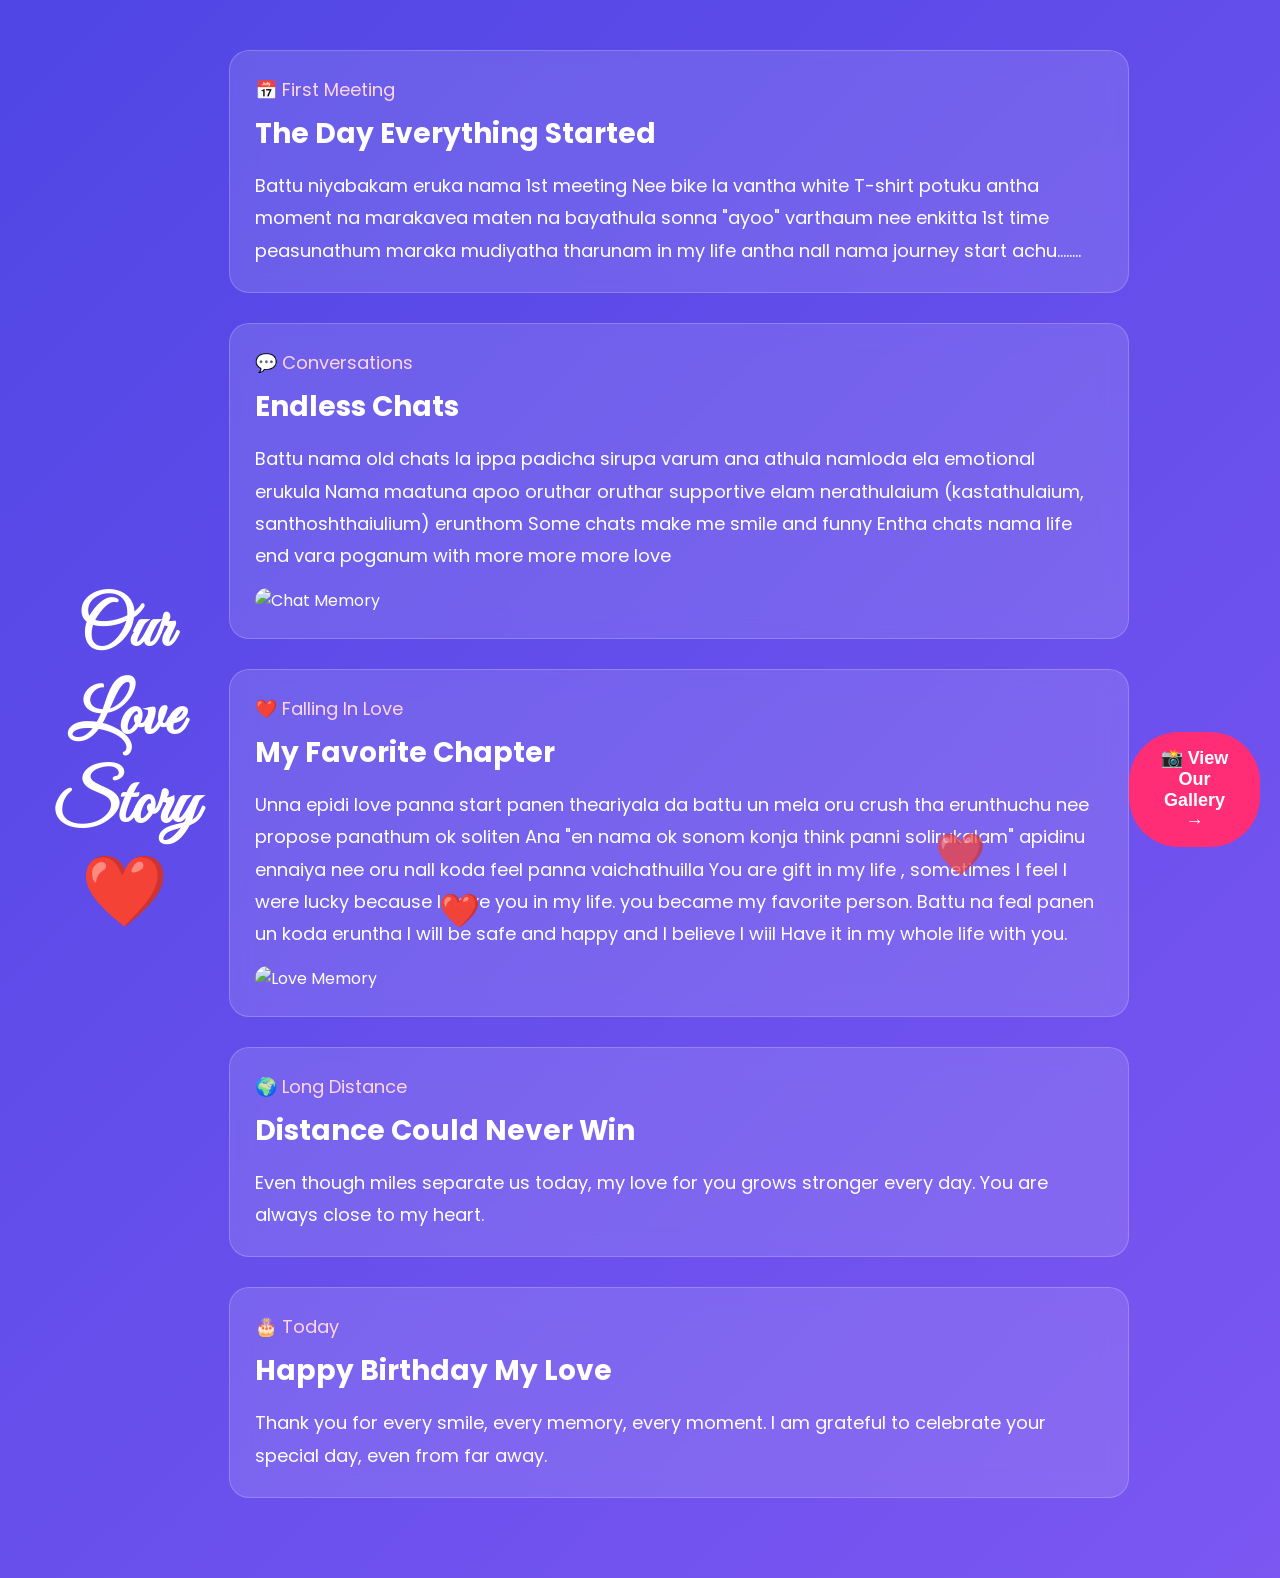
==== story.html @ 4c018142 "Add files via upload" ====
<!DOCTYPE html>
<html lang="en">

<head>

    <meta charset="UTF-8">
    <meta name="viewport" content="width=device-width, initial-scale=1.0">

    <title>Our Love Story ❤️</title>

    <link rel="stylesheet" href="css/style.css">
    <link rel="stylesheet" href="css/animations.css">

    <link href="https://fonts.googleapis.com/css2?family=Great+Vibes&family=Poppins:wght@300;400;600;700&display=swap" rel="stylesheet">

    <style>

        body{
            overflow-y:auto;
            padding:50px 20px;
        }

        .timeline-title{
            text-align:center;
            font-family:'Great Vibes',cursive;
            font-size:70px;
            margin-bottom:50px;
        }

        .timeline{
            max-width:900px;
            margin:auto;
        }

        .memory-card{

            background:rgba(255,255,255,.12);

            backdrop-filter:blur(12px);

            border-radius:20px;

            padding:25px;

            margin-bottom:30px;

            border:1px solid rgba(255,255,255,.2);

            transition:.4s;

        }

        .memory-card:hover{

            transform:translateY(-10px);

        }

        .memory-date{

            font-size:18px;

            color:#ffd6e7;

            margin-bottom:10px;

        }

        .memory-title{

            font-size:28px;

            margin-bottom:15px;

        }

        .memory-text{

            line-height:1.8;

            font-size:18px;

        }

        .memory-photo{

            width:100%;

            max-width:500px;

            border-radius:15px;

            margin-top:15px;

        }

        .next-btn{

            display:block;

            width:300px;

            margin:50px auto;

            text-align:center;

            text-decoration:none;

        }

    </style>

</head>

<body>

    <div class="hearts">

        <span>❤️</span>
        <span>💖</span>
        <span>💕</span>
        <span>💝</span>
        <span>💗</span>

    </div>

    <h1 class="timeline-title">
        Our Love Story ❤️
    </h1>

    <div class="timeline">

        <!-- Memory 1 -->

        <div class="memory-card">

            <div class="memory-date">
                📅 First Meeting
            </div>

            <h2 class="memory-title">
                The Day Everything Started
            </h2>

            <p class="memory-text">    

                Battu niyabakam eruka nama 1st meeting 

                Nee bike la vantha white T-shirt potuku antha moment na marakavea maten

                na bayathula sonna "ayoo" varthaum nee enkitta 1st time peasunathum maraka mudiyatha tharunam in my life
                antha nall nama journey start achu........

            </p>

        </div>

        <!-- Memory 2 -->

        <div class="memory-card">

            <div class="memory-date">
                💬 Conversations
            </div>

            <h2 class="memory-title">
                Endless Chats
            </h2>

            <p class="memory-text">

                Battu nama old chats la ippa padicha sirupa varum ana athula namloda ela emotional erukula

                Nama maatuna apoo oruthar oruthar supportive elam nerathulaium (kastathulaium, santhoshthaiulium) erunthom

                Some chats make me smile and funny

                Entha chats nama life end vara poganum with more more more love

            </p>

            <img src="images/photo2.jpg"
                 alt="Chat Memory"
                 class="memory-photo">

        </div>

        <!-- Memory 3 -->

        <div class="memory-card">

            <div class="memory-date">
                ❤️ Falling In Love
            </div>

            <h2 class="memory-title">
                My Favorite Chapter
            </h2>

            <p class="memory-text">

                Unna epidi love panna start panen theariyala da battu un mela oru crush tha erunthuchu nee propose panathum ok soliten

                Ana "en nama ok sonom konja think panni solirukalam" apidinu ennaiya nee oru nall koda feel panna vaichathuilla

                You are gift in my life , sometimes I feel I were lucky because I have you in my life.

                you became my favorite person. Battu na feal panen un koda eruntha I will be safe and happy and I believe I wiil Have it in my whole life with you.

            </p>

            <img src="images/photo3.jpg"
                 alt="Love Memory"
                 class="memory-photo">

        </div>

        <!-- Memory 4 -->

        <div class="memory-card">

            <div class="memory-date">
                🌍 Long Distance
            </div>

            <h2 class="memory-title">
                Distance Could Never Win
            </h2>

            <p class="memory-text">

                Even though miles separate us today,
                my love for you grows stronger every day.

                You are always close to my heart.

            </p>

        </div>

        <!-- Memory 5 -->

        <div class="memory-card">

            <div class="memory-date">
                🎂 Today
            </div>

            <h2 class="memory-title">
                Happy Birthday My Love
            </h2>

            <p class="memory-text">

                Thank you for every smile,
                every memory,
                every moment.

                I am grateful to celebrate your special day,
                even from far away.

            </p>

        </div>

    </div>

    <a href="reasons.html" class="next-btn">
        <button class="startBtn">
            📸 View Our Gallery →
        </button>
    </a>

    <script src="js/main.js"></script>

</body>

</html>
---- css/style.css ----
/* ===========================
   Google Font
=========================== */
@import url('https://fonts.googleapis.com/css2?family=Poppins:wght@300;400;500;700&family=Great+Vibes&display=swap');

/* ===========================
   Reset
=========================== */
*{
    margin:0;
    padding:0;
    box-sizing:border-box;
}

/* ===========================
   Body
=========================== */
body{

    font-family:'Poppins',sans-serif;

    min-height:100vh;

    display:flex;
    justify-content:center;
    align-items:center;

    overflow:hidden;

    background:linear-gradient(-45deg,#ff4e8a,#ff7eb3,#8b5cf6,#4f46e5);

    background-size:400% 400%;

    animation:gradientBG 15s ease infinite;

    color:white;

    position:relative;

}

/* ===========================
   Main Card
=========================== */

.container{

    width:90%;
    max-width:800px;

    text-align:center;

    padding:50px;

    border-radius:25px;

    background:rgba(255,255,255,.12);

    backdrop-filter:blur(15px);

    border:1px solid rgba(255,255,255,.25);

    box-shadow:0 15px 35px rgba(0,0,0,.35);

    z-index:10;

}

/* ===========================
   Headings
=========================== */

.top-text{

    font-size:28px;

    margin-bottom:15px;

    font-weight:600;

}

.title{

    font-family:'Great Vibes',cursive;

    font-size:70px;

    margin-bottom:20px;

    color:#fff;

    text-shadow:0 0 15px rgba(255,255,255,.7);

}

.subtitle{

    font-size:20px;

    line-height:1.8;

    margin-bottom:30px;

}

/* ===========================
   Cake
=========================== */

.cake{

    font-size:90px;

    margin:20px 0;

}

/* ===========================
   Quote
=========================== */

.quote{

    font-style:italic;

    font-size:20px;

    margin:25px 0;

    color:#ffe7f2;

}

/* ===========================
   Buttons
=========================== */

.buttons{

    display:flex;

    justify-content:center;

    gap:20px;

    flex-wrap:wrap;

    margin-top:30px;

}

button{

    cursor:pointer;

    border:none;

    padding:15px 30px;

    border-radius:50px;

    font-size:18px;

    font-weight:bold;

    transition:.3s;

}

/* Music Button */

#musicBtn{

    background:#ffffff;

    color:#ff2d75;

}

#musicBtn:hover{

    transform:translateY(-5px);

    box-shadow:0 10px 20px rgba(255,255,255,.35);

}

/* Start Button */

.startBtn{

    background:#ff2d75;

    color:white;

}

.startBtn:hover{

    background:#ff0055;

    transform:translateY(-5px);

    box-shadow:0 12px 25px rgba(255,0,90,.45);

}

/* Remove link underline */

a{

    text-decoration:none;

}

/* ===========================
   Footer
=========================== */

footer{

    position:absolute;

    bottom:20px;

    width:100%;

    text-align:center;

    font-size:16px;

    color:#f5f5f5;

}

/* ===========================
   Hearts
=========================== */

.hearts{

    position:absolute;

    width:100%;

    height:100%;

    overflow:hidden;

    pointer-events:none;

}

.hearts span{

    position:absolute;

    bottom:-50px;

    font-size:25px;

    animation:floatHeart linear infinite;

}

.hearts span:nth-child(1){left:5%;animation-duration:12s;}
.hearts span:nth-child(2){left:15%;animation-duration:10s;}
.hearts span:nth-child(3){left:30%;animation-duration:14s;}
.hearts span:nth-child(4){left:45%;animation-duration:11s;}
.hearts span:nth-child(5){left:60%;animation-duration:13s;}
.hearts span:nth-child(6){left:75%;animation-duration:9s;}
.hearts span:nth-child(7){left:88%;animation-duration:15s;}
.hearts span:nth-child(8){left:95%;animation-duration:12s;}

/* ===========================
   Stars
=========================== */

.stars{

    position:absolute;

    inset:0;

    background-image:
    radial-gradient(white 1px,transparent 1px);

    background-size:40px 40px;

    opacity:.35;

}

/* ===========================
   Animations
=========================== */

@keyframes gradientBG{

    0%{

        background-position:0% 50%;

    }

    50%{

        background-position:100% 50%;

    }

    100%{

        background-position:0% 50%;

    }

}

@keyframes floatHeart{

    0%{

        transform:translateY(0) rotate(0deg);

        opacity:0;

    }

    20%{

        opacity:1;

    }

    100%{

        transform:translateY(-120vh) rotate(360deg);

        opacity:0;

    }

}

/* ===========================
   Responsive
=========================== */

@media(max-width:768px){

    .container{

        padding:30px 20px;

    }

    .title{

        font-size:48px;

    }

    .subtitle{

        font-size:17px;

    }

    .cake{

        font-size:70px;

    }

    button{

        width:100%;

    }

    .buttons{

        flex-direction:column;

    }

}
---- css/animations.css ----
/* ===================================
   Fade In Animation
=================================== */

.container{
    animation:fadeIn 2s ease;
}

@keyframes fadeIn{

    from{
        opacity:0;
        transform:translateY(40px);
    }

    to{
        opacity:1;
        transform:translateY(0);
    }

}


/* ===================================
   Glowing Title
=================================== */

.title{

    animation:titleGlow 3s ease-in-out infinite;

}

@keyframes titleGlow{

    0%{

        text-shadow:
        0 0 10px white,
        0 0 20px pink,
        0 0 30px deeppink;

    }

    50%{

        text-shadow:
        0 0 25px white,
        0 0 40px hotpink,
        0 0 60px red;

    }

    100%{

        text-shadow:
        0 0 10px white,
        0 0 20px pink,
        0 0 30px deeppink;

    }

}


/* ===================================
   Floating Cake
=================================== */

.cake{

    animation:cakeFloat 3s ease-in-out infinite;

}

@keyframes cakeFloat{

    0%{

        transform:translateY(0);

    }

    50%{

        transform:translateY(-18px);

    }

    100%{

        transform:translateY(0);

    }

}


/* ===================================
   Top Text
=================================== */

.top-text{

    animation:slideTop 1.5s ease;

}

@keyframes slideTop{

    from{

        transform:translateY(-50px);

        opacity:0;

    }

    to{

        transform:translateY(0);

        opacity:1;

    }

}


/* ===================================
   Subtitle
=================================== */

.subtitle{

    animation:fadeText 3s ease;

}

@keyframes fadeText{

    from{

        opacity:0;

    }

    to{

        opacity:1;

    }

}


/* ===================================
   Quote Animation
=================================== */

.quote{

    animation:quoteGlow 4s infinite;

}

@keyframes quoteGlow{

    0%{

        opacity:.8;

    }

    50%{

        opacity:1;

        transform:scale(1.03);

    }

    100%{

        opacity:.8;

    }

}


/* ===================================
   Buttons
=================================== */

button{

    animation:buttonAppear 2.5s ease;

}

@keyframes buttonAppear{

    from{

        opacity:0;

        transform:translateY(40px);

    }

    to{

        opacity:1;

        transform:translateY(0);

    }

}

button:hover{

    animation:pulse .7s infinite;

}

@keyframes pulse{

    0%{

        transform:scale(1);

    }

    50%{

        transform:scale(1.08);

    }

    100%{

        transform:scale(1);

    }

}


/* ===================================
   Footer
=================================== */

footer{

    animation:footerFade 4s ease;

}

@keyframes footerFade{

    from{

        opacity:0;

    }

    to{

        opacity:1;

    }

}


/* ===================================
   Twinkling Stars
=================================== */

.stars{

    animation:twinkle 5s linear infinite;

}

@keyframes twinkle{

    0%{

        opacity:.2;

    }

    50%{

        opacity:.6;

    }

    100%{

        opacity:.2;

    }

}


/* ===================================
   Floating Hearts
=================================== */

.hearts span{

    animation-name:heartFloat;

}

@keyframes heartFloat{

    0%{

        transform:translateY(0) scale(.8) rotate(0deg);

        opacity:0;

    }

    15%{

        opacity:1;

    }

    50%{

        transform:translateY(-50vh) scale(1.1) rotate(180deg);

    }

    100%{

        transform:translateY(-120vh) scale(1.5) rotate(360deg);

        opacity:0;

    }

}


/* ===================================
   Continuous Heartbeat
=================================== */

.title::after{

    content:" ❤️";

    animation:heartbeat 1.2s infinite;

}

@keyframes heartbeat{

    0%{

        transform:scale(1);

    }

    25%{

        transform:scale(1.3);

    }

    50%{

        transform:scale(1);

    }

    75%{

        transform:scale(1.25);

    }

    100%{

        transform:scale(1);

    }

}
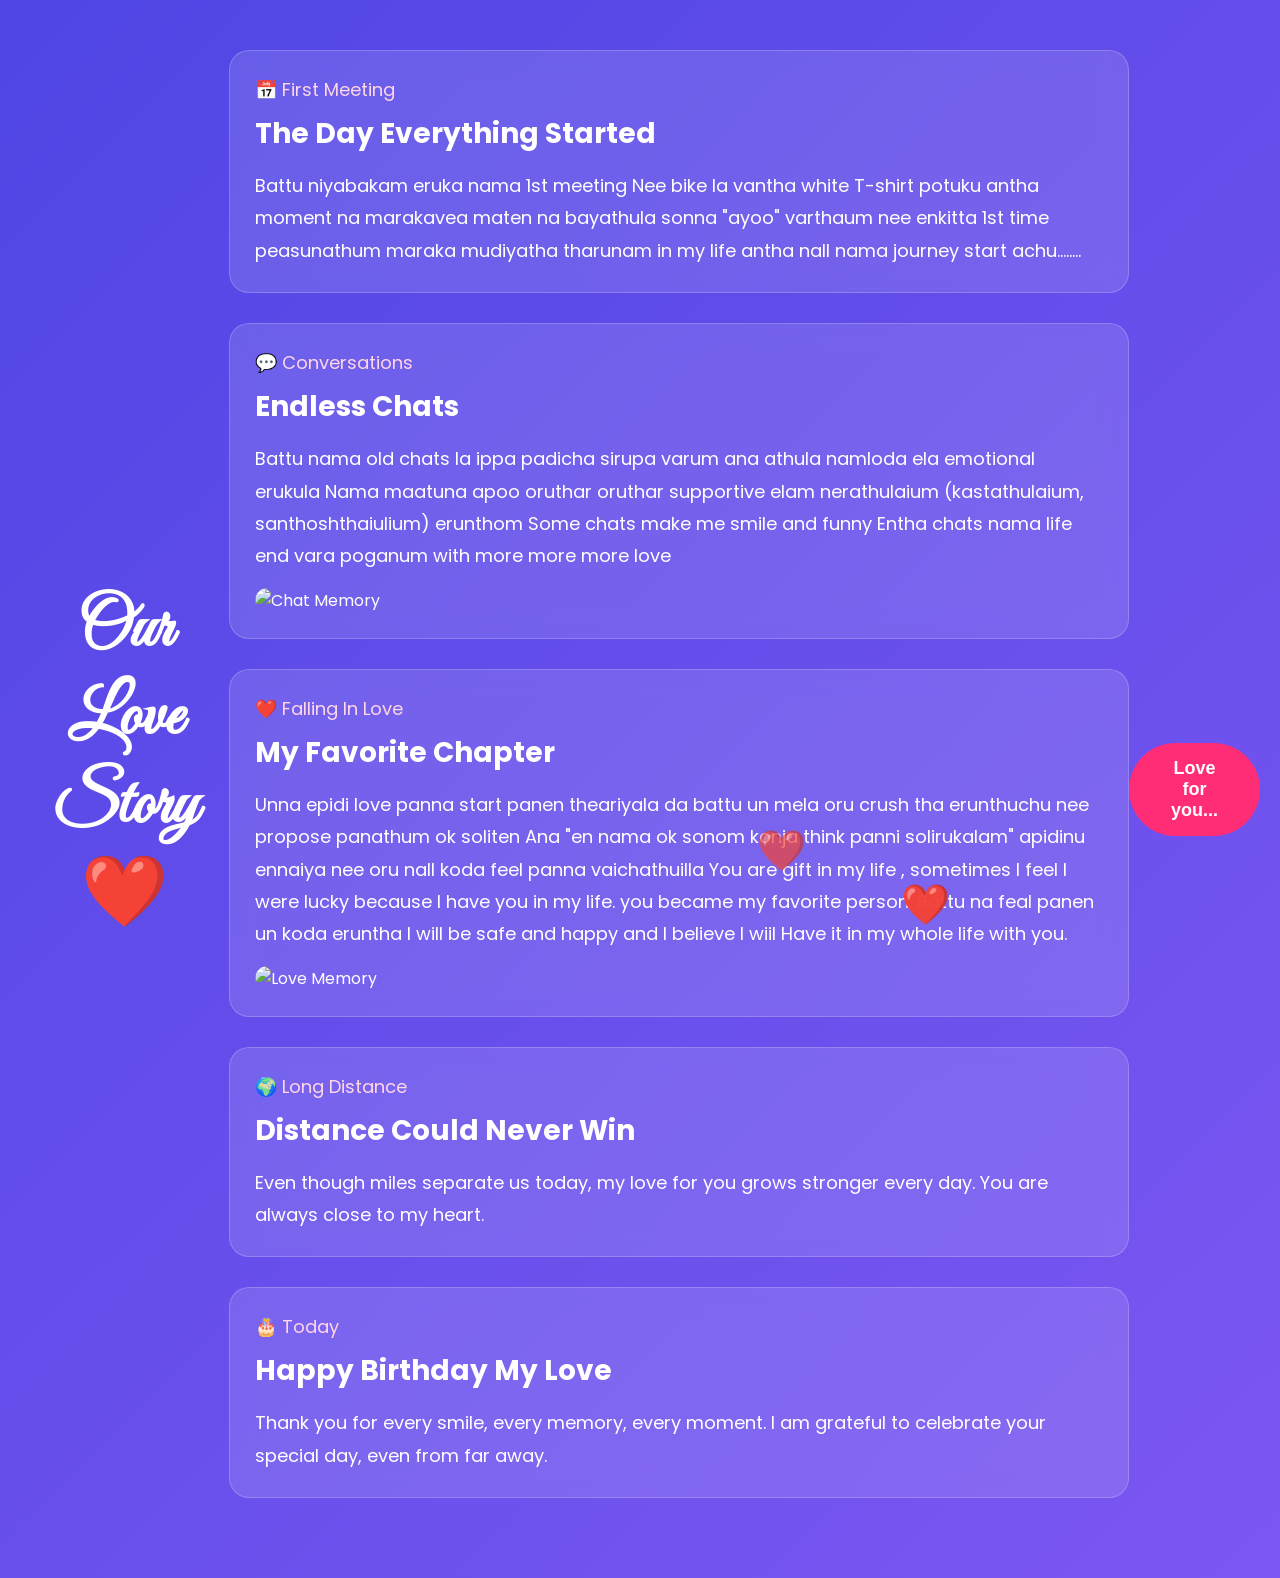
==== commit 86c2bdaf: "story.html" ====
--- a/story.html
+++ b/story.html
@@ -267,7 +267,7 @@
 
     <a href="reasons.html" class="next-btn">
         <button class="startBtn">
-            📸 View Our Gallery →
+            Love for you...
         </button>
     </a>
 
@@ -275,4 +275,4 @@
 
 </body>
 
-</html>+</html>
